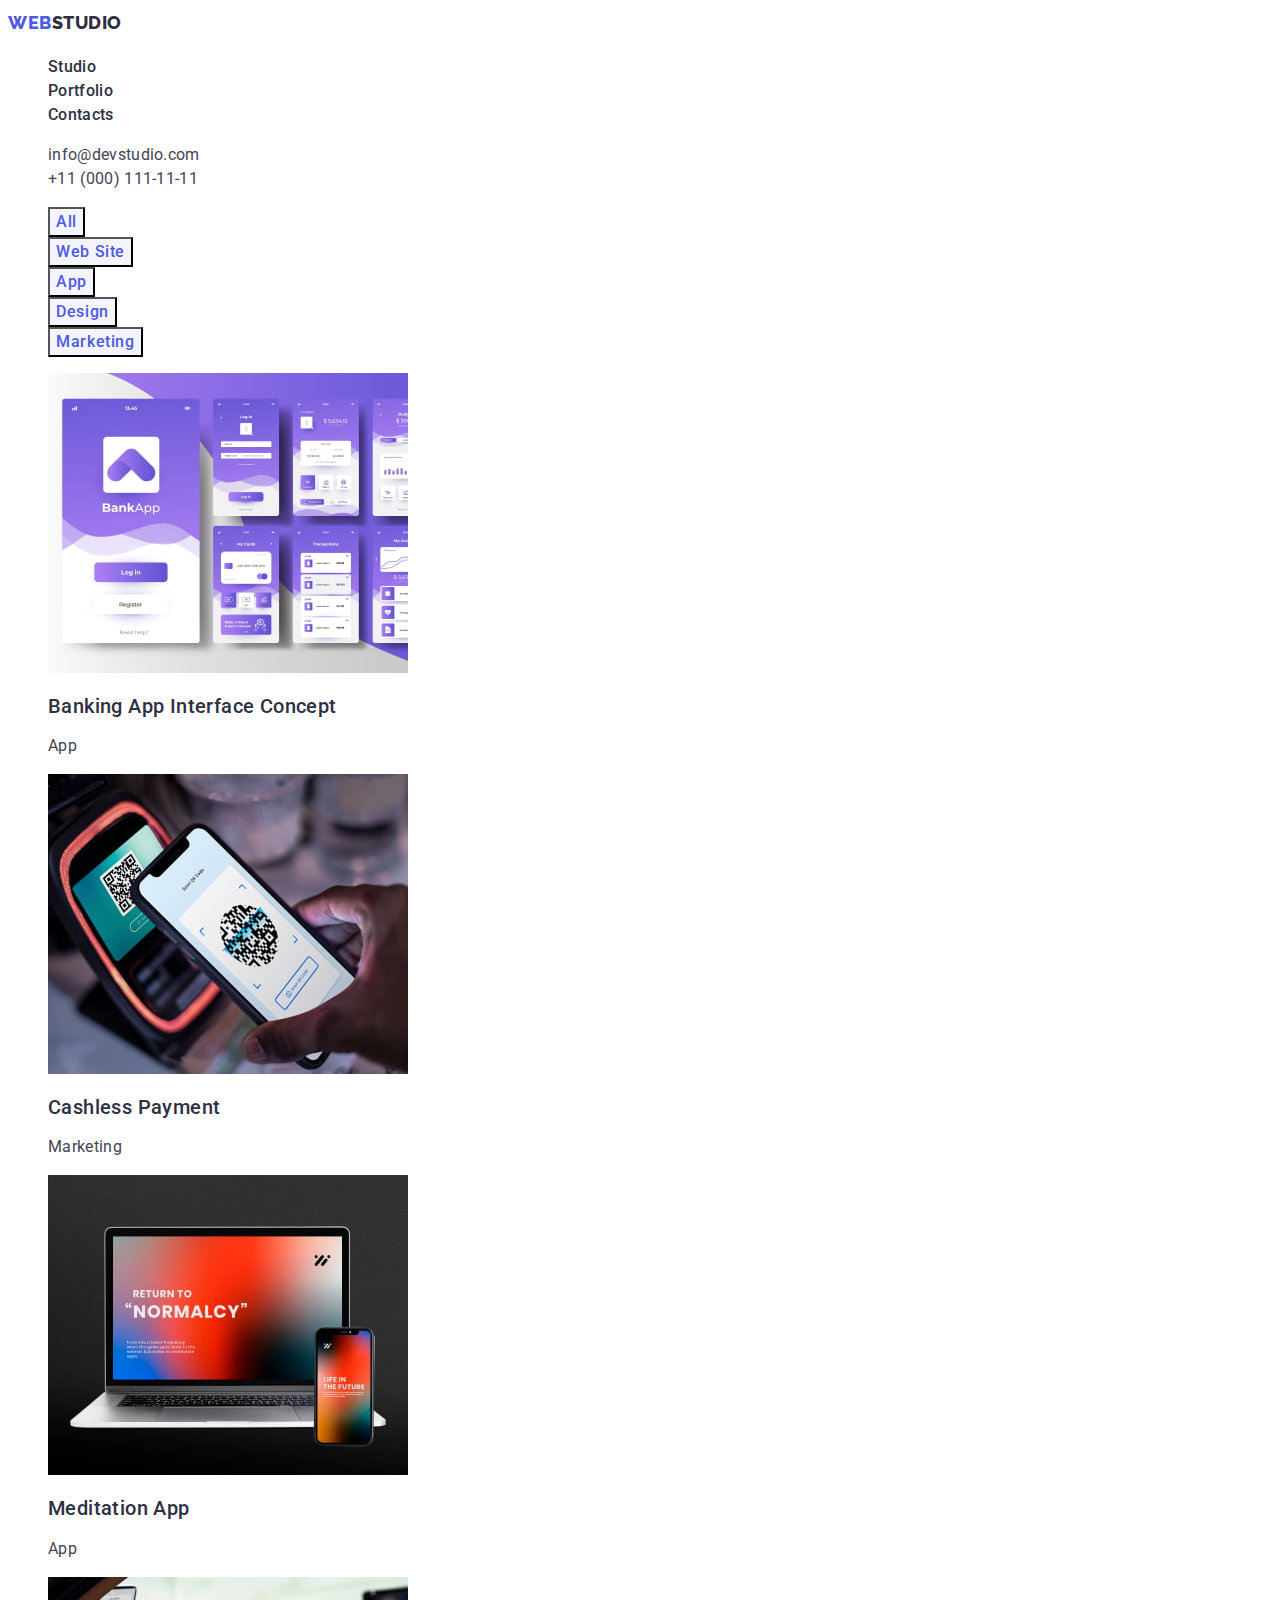
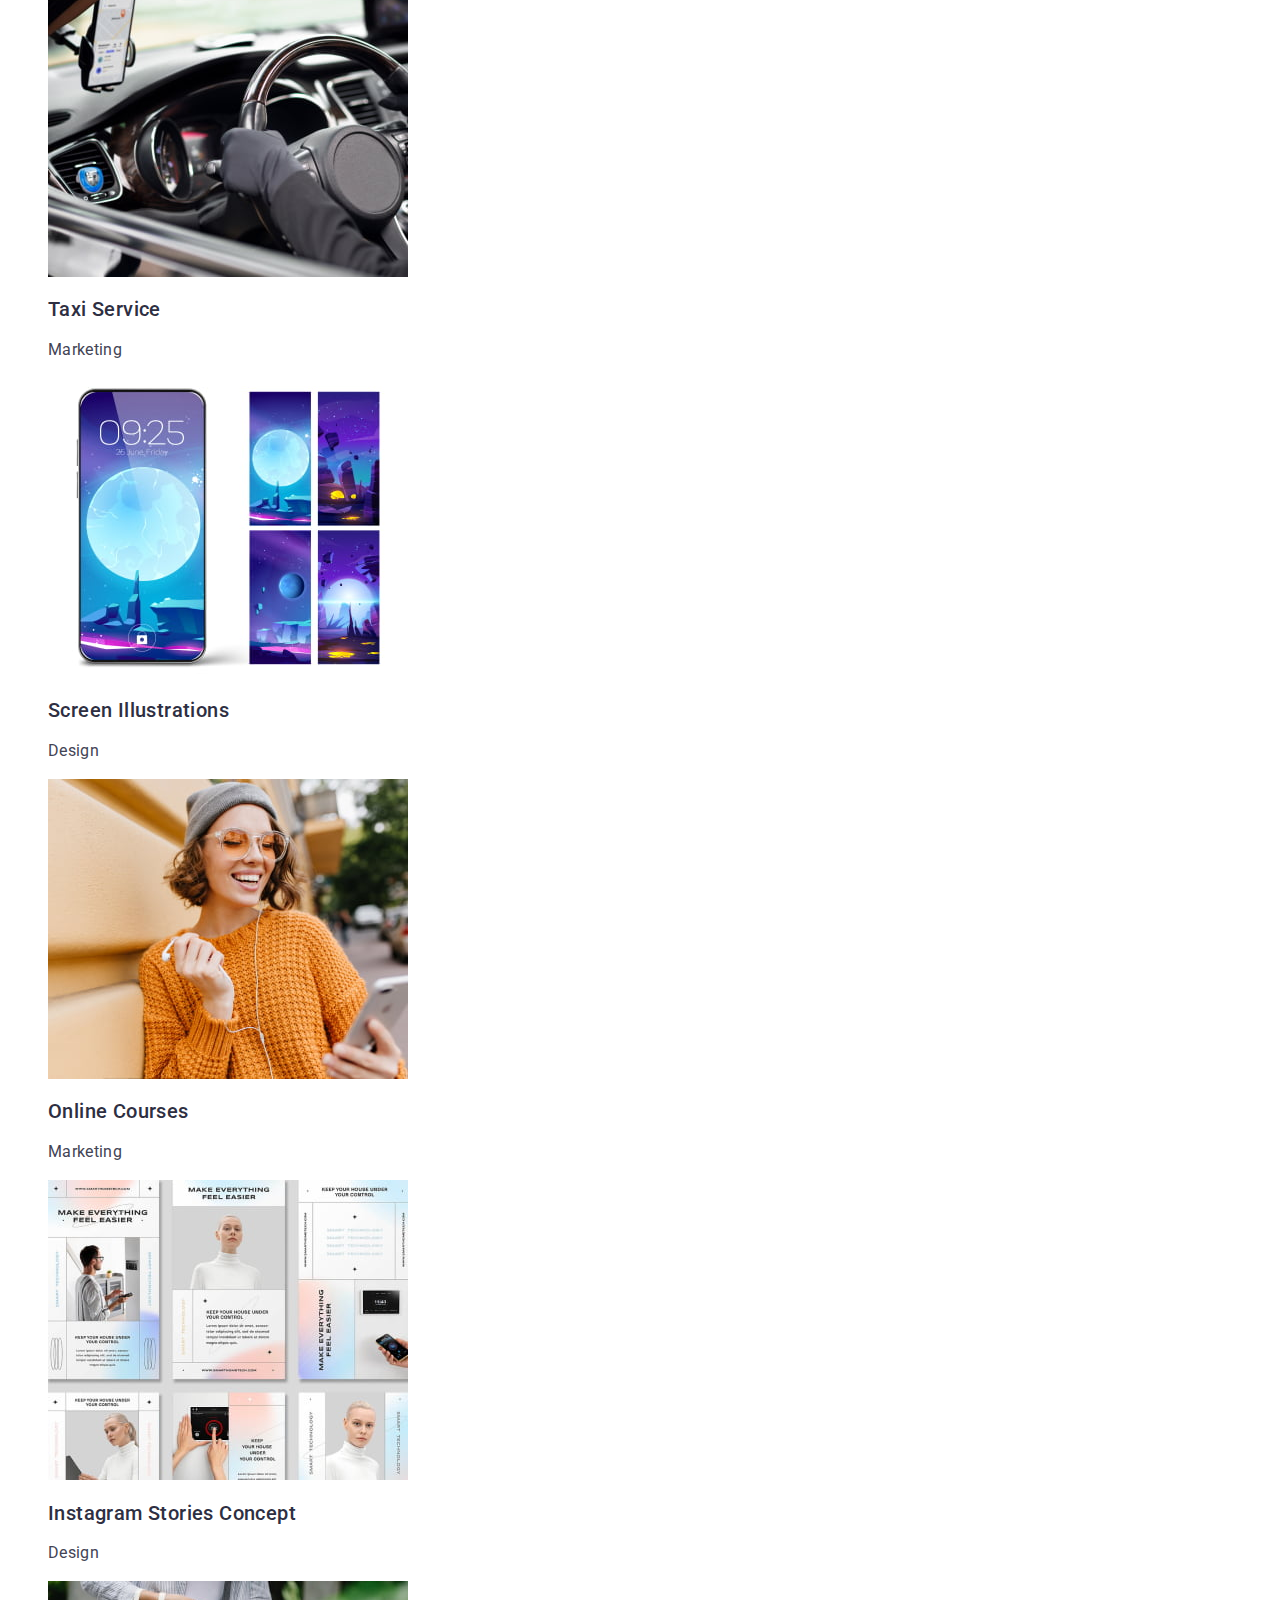
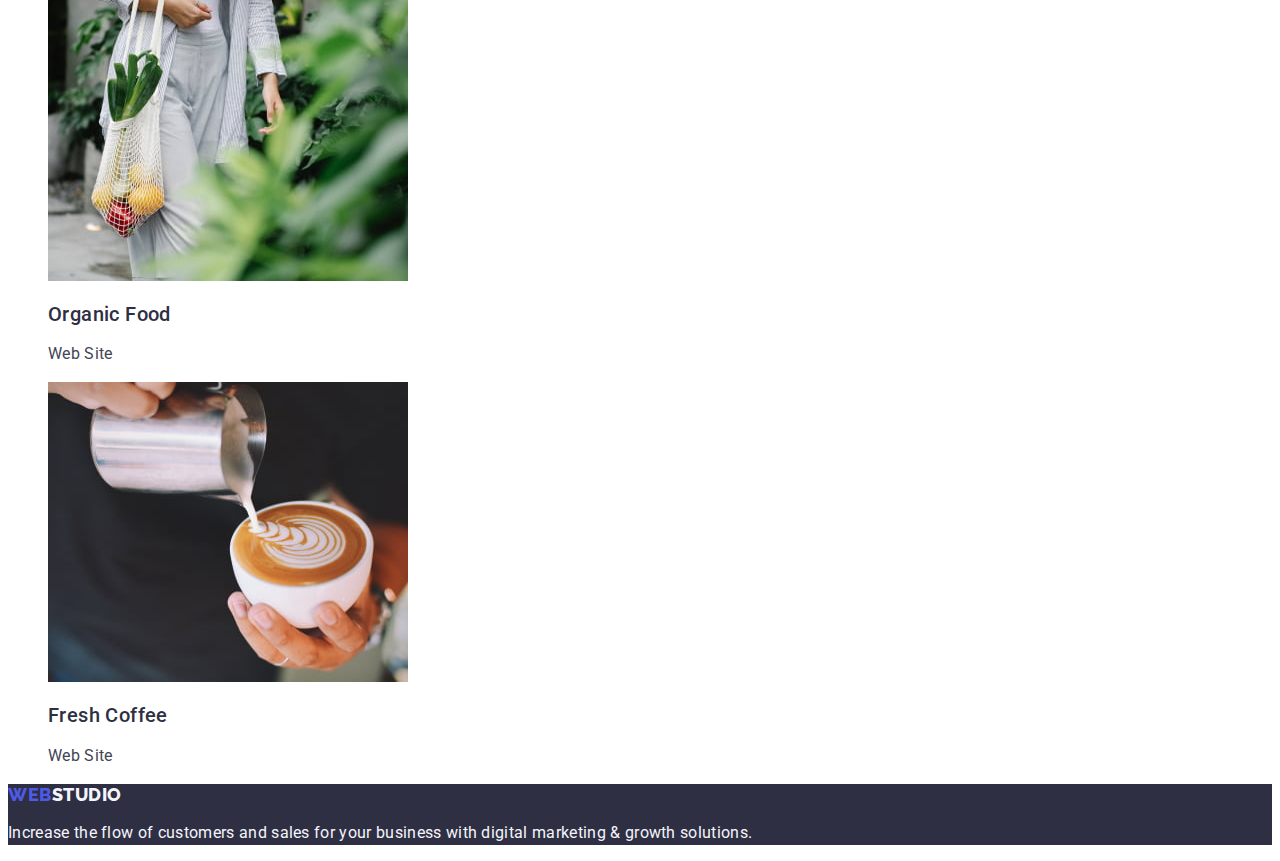
==== portfolio.html @ 363c591f "Initial commit" ====
<!DOCTYPE html>
<html lang="en">
  <head>
    <meta charset="UTF-8" />
    <meta http-equiv="X-UA-Compatible" content="IE=edge" />
    <meta name="viewport" content="width=device-width, initial-scale=1.0" />
    <title>Document</title>
    <link rel="preconnect" href="https://fonts.googleapis.com" />
    <link rel="preconnect" href="https://fonts.gstatic.com" crossorigin />
    <link rel="preconnect" href="https://fonts.googleapis.com" />
    <link rel="preconnect" href="https://fonts.gstatic.com" crossorigin />
    <link
      href="https://fonts.googleapis.com/css2?family=Raleway:ital,wght@0,800;1,700&family=Roboto:wght@400;500;700;900&display=swap"
      rel="stylesheet"
    />
    <link rel="stylesheet" href="./css/styles.css" />
  </head>
  <body>
    <!-- Header -->
    <header class="page-header">
      <nav class="page-nav">
        <a class="menu-logo link" href="./index.html">
          Web<span class="logo">Studio</span>
        </a>
        <ul class="menu list">
          <li class="menu-item">
            <a class="menu-link link" href="./index.html">Studio</a>
          </li>
          <li class="menu-item">
            <a class="menu-link link" href="./portfolio.html">Portfolio</a>
          </li>
          <li class="menu-item">
            <a class="menu-link link" href="">Contacts</a>
          </li>
        </ul>
      </nav>

      <address class="page-address contact">
        <ul class="address list">
          <li class="address-item">
            <a class="contact link" href="mailto:info@devstudio.com">
              info@devstudio.com
            </a>
          </li>
          <li class="address-item">
            <a class="contact link" href="tel:+110001111111">
              +11 (000) 111-11-11
            </a>
          </li>
        </ul>
      </address>
    </header>
    <main class="page-main">
      <!-- Products section -->

      <section class="section link">
        <h1 hidden class="section-title">Products</h1>
        <ul class="filters list link">
          <li class="filters-item link">
            <button class="filters-button" type="button">All</button>
          </li>
          <li class="filters-item link">
            <button class="filters-button" type="button">Web Site</button>
          </li>
          <li class="filters-item link">
            <button class="filters-button" type="button">App</button>
          </li>
          <li class="filters-item link">
            <button class="filters-button" type="button">Design</button>
          </li>
          <li class="filters-item link">
            <button class="filters-button" type="button">Marketing</button>
          </li>
        </ul>
        <ul class="products list link">
          <li class="produkts-images">
            <a href="" class="link">
              <img
                src="./images/hw-02/apps/banking-app.jpg"
                alt="banking interface"
                width="360"
                height="300"
              />
              <h2 class="title-name">Banking App Interface Concept</h2>
              <p class="market-text">App</p>
            </a>
          </li>
          <li class="produkts-images link">
            <a href="" class="link">
              <img
                src="./images/hw-02/apps/payment.jpg"
                alt="payment"
                width="360"
                height="300"
              />
              <h2 class="title-name">Cashless Payment</h2>
              <p class="market-text">Marketing</p></a
            >
          </li>
          <li class="produkts-images link">
            <a href="" class="link">
              <img
                src="./images/hw-02/apps/meditation.jpg"
                alt="meditation"
                width="360"
                height="300"
              />
              <h2 class="title-name">Meditation App</h2>
              <p class="market-text">App</p>
            </a>
          </li>
          <li class="produkts-images link">
            <a href="" class="link">
              <img
                src="./images/hw-02/services/taxi.jpg"
                alt="taxi"
                width="360"
                height="300"
              />
              <h2 class="title-name">Taxi Service</h2>
              <p class="market-text">Marketing</p>
            </a>
          </li>
          <li class="produkts-images link">
            <a href="" class="link">
              <img
                src="./images/hw-02/services/screen.jpg"
                alt="screen"
                width="360"
                height="300"
              />
              <h2 class="title-name">Screen Illustrations</h2>
              <p class="market-text">Design</p>
            </a>
          </li>
          <li class="produkts-images link">
            <a href="" class="link">
              <img
                src="./images/hw-02/services/courses.jpg"
                alt="online courses"
                width="360"
                height="300"
              />
              <h2 class="title-name">Online Courses</h2>
              <p class="market-text">Marketing</p>
            </a>
          </li>
          <li class="produkts-images link">
            <a href="" class="link">
              <img
                src="./images/hw-02/websites/stories.jpg"
                alt="stories"
                width="360"
                height="300"
              />
              <h2 class="title-name">Instagram Stories Concept</h2>
              <p class="market-text">Design</p>
            </a>
          </li>
          <li class="produkts-images link">
            <a href="" class="link">
              <img
                src="./images/hw-02/websites/food.jpg"
                alt="food"
                width="360"
                height="300"
              />
              <h2 class="title-name">Organic Food</h2>
              <p class="market-text">Web Site</p>
            </a>
          </li>
          <li class="products-images link">
            <a href="" class="link">
              <img
                src="./images/hw-02/websites/cofee.jpg"
                alt="cofee"
                width="360"
                height="300"
              />
              <h2 class="title-name">Fresh Coffee</h2>
              <p class="market-text">Web Site</p>
            </a>
          </li>
        </ul>
      </section>
    </main>
    <!-- Footer -->
    <footer class="page-footer">
      <a class="footer-menu-logo link" href="./index.html"
        >Web
        <span class="footer-logo">Studio</span>
      </a>
      <p class="footer-text">
        Increase the flow of customers and sales for your business with digital
        marketing & growth solutions.
      </p>
    </footer>
  </body>
</html>
---- css/styles.css ----
:root {
  --prima-text-color: rgba(67, 68, 85, 1);
  --title-text-color: rgba(46, 47, 66, 1);
  --accent-color: rgba(77, 90, 229, 1);
  --prima-white-color: #ffffff;
  --secondary-color: rgba(244, 244, 253, 1);
}
body {
  font-family: "Roboto", sans-serif;

  color: #434455;
  background-color: #ffffff;
}
.list {
  list-style: none;
}
.link {
  text-decoration: none;

  /* Main*/

  /* ===============Header================= */
}
.logo {
  font-family: "Raleway", sans-serif;
  font-weight: 800;
  font-size: 18px;
  line-height: 1.72;
  letter-spacing: 0.03em;
  text-transform: uppercase;
  color: #2e2f42;
}

.menu-logo {
  font-family: "Raleway", sans-serif;
  font-weight: 800;
  font-size: 18px;
  line-height: 1.17;
  letter-spacing: 0.03em;
  text-transform: uppercase;
  color: #4d5ae5;
}

.menu-link {
  font-weight: 500;
  font-size: 16px;
  line-height: 1.5;
  letter-spacing: 0.02em;
  color: #2e2f42;
}

.link:hover,
.link:focus {
  color: #404bbf;
}

/*-- Address --*/

.contact {
  font-weight: 400;
  font-size: 16px;
  font-style: normal;
  line-height: 1.5;
  letter-spacing: 0.02em;
  color: #434455;
}

.contact:hover,
.contact:focus {
  color: #404bbf;
}
/* ===============Header================== */

/* ===============Hero section============ */

.hero {
  background-color: #2e2f42;
}
.hero-title {
  font-weight: 700;
  font-size: 56px;
  line-height: 1.07;
  text-align: center;
  color: #ffffff;
  letter-spacing: 0.02em;
  background: #2e2f42;
}

.modal-btn {
  font-family: "Roboto", sans-serif;
  font-weight: 500;
  font-size: 16px;
  line-height: 1.5;
  display: flex;
  align-items: center;
  letter-spacing: 0.04em;
  cursor: pointer;
  background: #4d5ae5;
  color: #ffffff;
}

.modal-btn:hover,
.modal-btn:focus,
.modal-btn:active {
  background: #404bbf;
  color: #ffffff;
}
/* ===================Hero section============ */

/* ===========Objectives section============= */
.section {
  background-color: #ffffff;
}

.section-title {
  font-weight: 700;
  font-size: 36px;
  line-height: 1.11;
  text-align: center;
  letter-spacing: 0.02em;
  text-transform: capitalize;
  color: #2e2f42;
  background-color: #ffffff;
}
.title-name {
  font-weight: 500;
  font-size: 20px;
  line-height: 1.2;
  letter-spacing: 0.02em;
  color: #2e2f42;
}
.features-text {
  font-weight: 400;
  font-size: 16px;
  line-height: 1.5;
  letter-spacing: 0.02em;
  color: #434455;
}
.team-section {
  background-color: #f4f4fd;
}
.team-work {
  background-color: #ffffff;
}
/*-- Footer --*/
.page-footer {
  background-color: #2e2f42;
}
.footer-menu-logo {
  font-family: "Raleway", sans-serif;
  font-style: normal;
  font-weight: 800;
  font-size: 18px;
  line-height: 1.17;
  display: flex;
  align-items: center;
  letter-spacing: 0.03em;
  text-transform: uppercase;
  color: #4d5ae5;
}

.footer-logo {
  font-family: "Raleway";
  font-style: normal;
  font-weight: 800;
  font-size: 18px;
  line-height: 1.17;
  display: flex;
  align-items: center;
  letter-spacing: 0.03em;
  text-transform: uppercase;
  color: #f4f4fd;
}
.footer-text {
  font-weight: 400;
  font-size: 16px;
  line-height: 1.5;
  letter-spacing: 0.02em;
  color: #f4f4fd;
}

/*-- Portfolio --*/

.page-main {
  background-color: #ffffff;
}
* .filters-button {
  font-family: "Roboto", sans-serif;
  font-weight: 500;
  font-size: 16px;
  line-height: 1.5;
  display: flex;
  align-items: center;
  text-align: center;
  letter-spacing: 0.04em;
  cursor: pointer;
  background: #f4f4fd;
  color: #4d5ae5;
}
.filters-button:hover,
.filters-button:focus,
.filters-button:active {
  background: #404bbf;
  color: #ffffff;
}

.market-text {
  font-weight: 400;
  font-size: 16px;
  line-height: 1.5;
  letter-spacing: 0.02em;
  color: #434455;
}
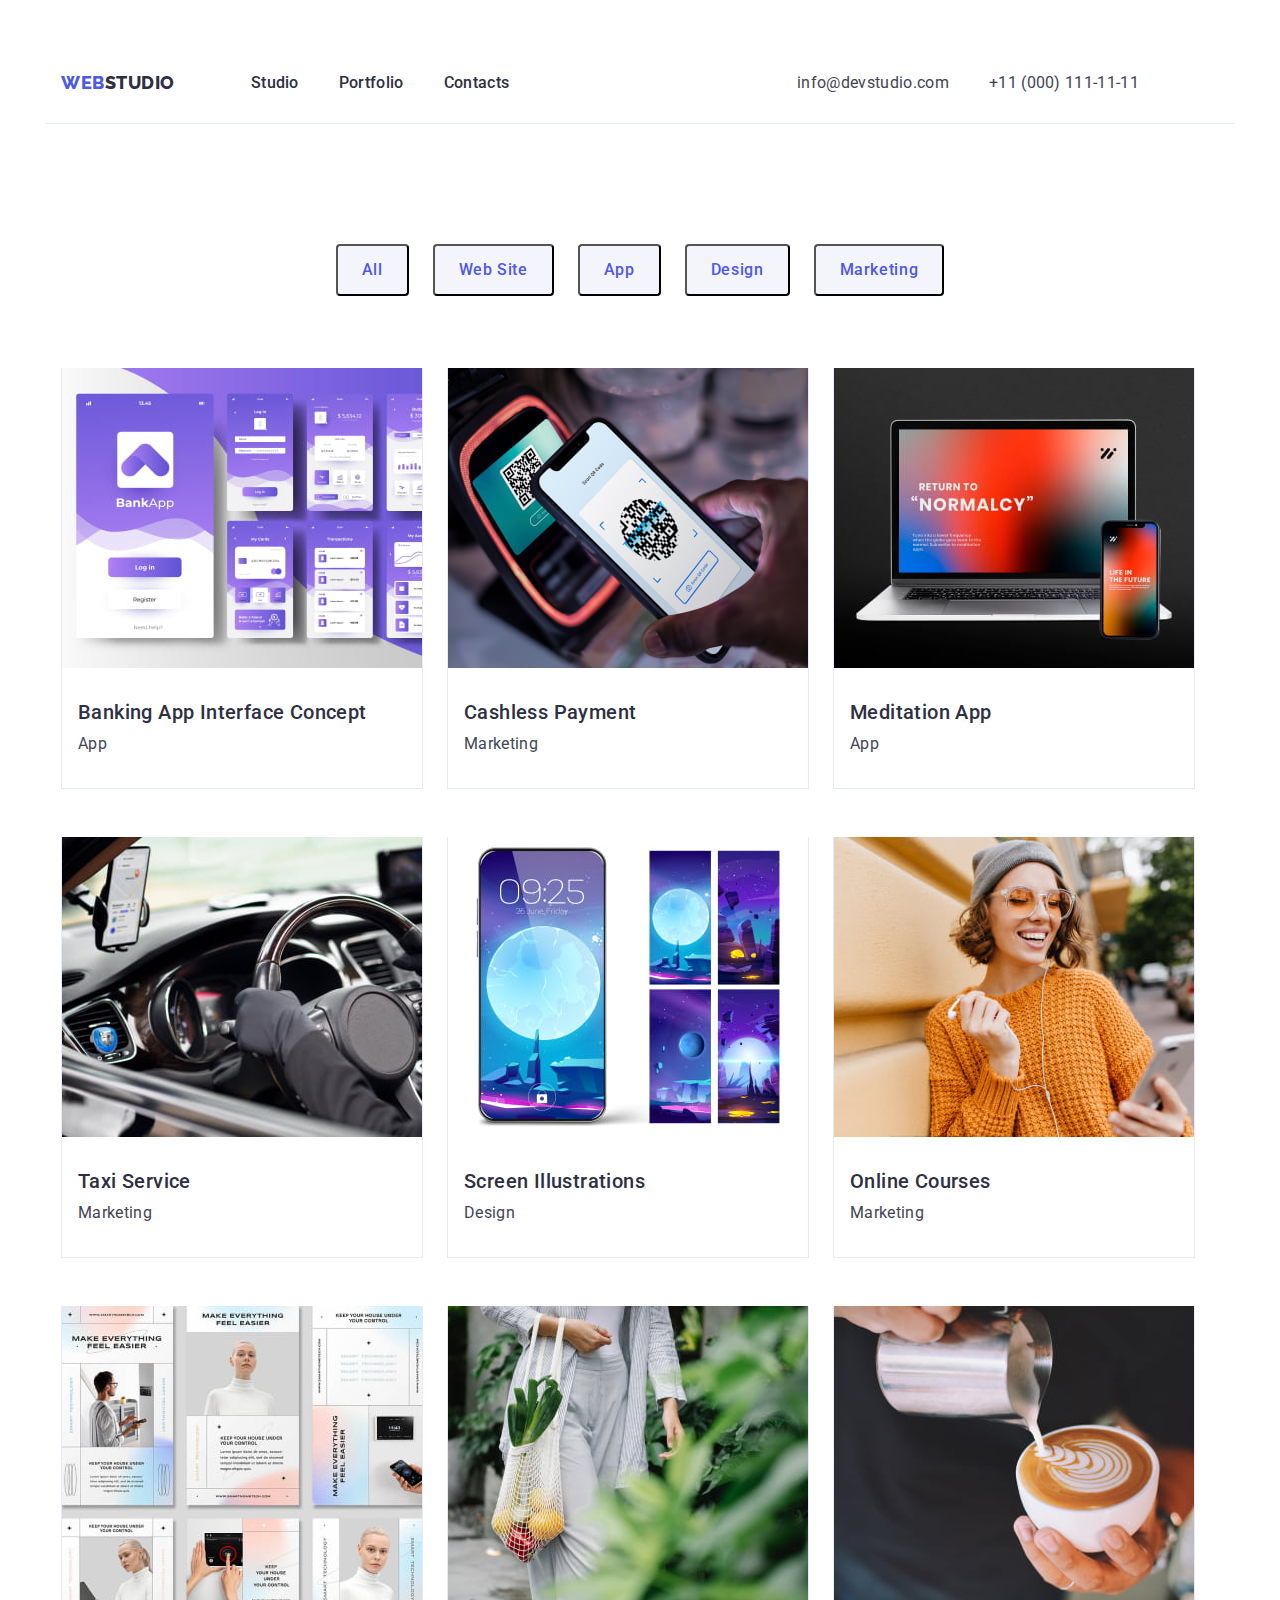
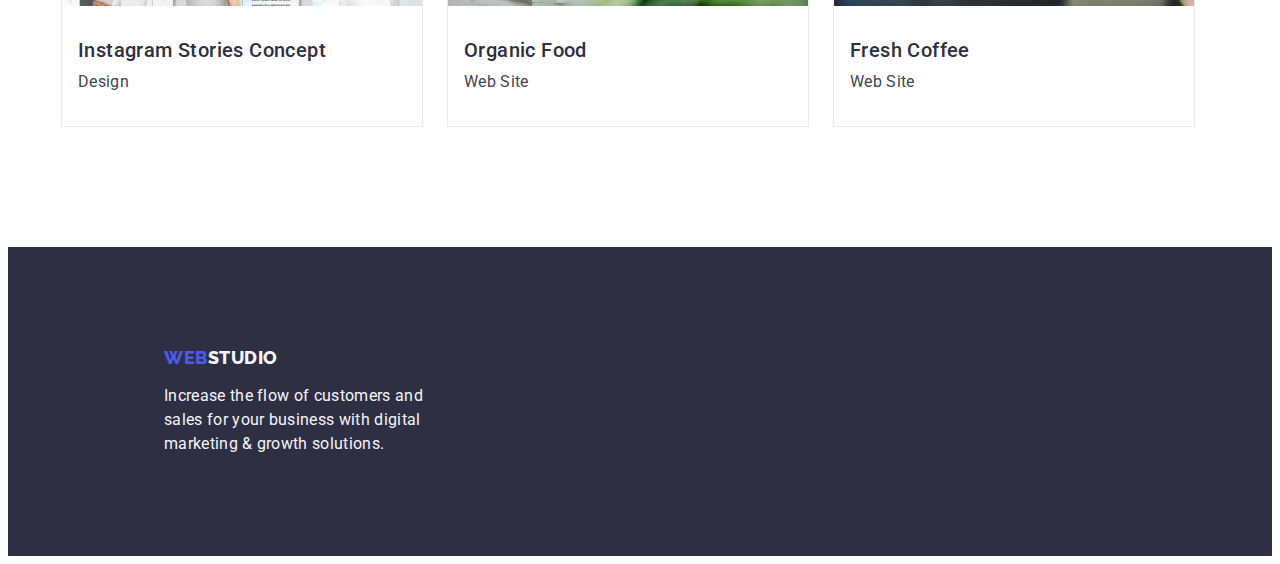
==== commit c4b802a4: "hw-03" ====
--- a/portfolio.html
+++ b/portfolio.html
@@ -1,23 +1,25 @@
 <!DOCTYPE html>
 <html lang="en">
-  <head>
-    <meta charset="UTF-8" />
-    <meta http-equiv="X-UA-Compatible" content="IE=edge" />
-    <meta name="viewport" content="width=device-width, initial-scale=1.0" />
-    <title>Document</title>
-    <link rel="preconnect" href="https://fonts.googleapis.com" />
-    <link rel="preconnect" href="https://fonts.gstatic.com" crossorigin />
-    <link rel="preconnect" href="https://fonts.googleapis.com" />
-    <link rel="preconnect" href="https://fonts.gstatic.com" crossorigin />
-    <link
-      href="https://fonts.googleapis.com/css2?family=Raleway:ital,wght@0,800;1,700&family=Roboto:wght@400;500;700;900&display=swap"
-      rel="stylesheet"
-    />
-    <link rel="stylesheet" href="./css/styles.css" />
-  </head>
-  <body>
-    <!-- Header -->
-    <header class="page-header">
+
+<head>
+  <meta charset="UTF-8" />
+  <meta http-equiv="X-UA-Compatible" content="IE=edge" />
+  <meta name="viewport" content="width=device-width, initial-scale=1.0" />
+  <title>Document</title>
+  <link rel="preconnect" href="https://fonts.googleapis.com" />
+  <link rel="preconnect" href="https://fonts.gstatic.com" crossorigin />
+  <link rel="preconnect" href="https://fonts.googleapis.com" />
+  <link rel="preconnect" href="https://fonts.gstatic.com" crossorigin />
+  <link
+    href="https://fonts.googleapis.com/css2?family=Raleway:ital,wght@0,800;1,700&family=Roboto:wght@400;500;700;900&display=swap"
+    rel="stylesheet" />
+  <link rel="stylesheet" href="./css/styles.css" />
+</head>
+
+<body>
+  <!-- Header -->
+  <header class="page-header">
+    <div class="container page-header-container">
       <nav class="page-nav">
         <a class="menu-logo link" href="./index.html">
           Web<span class="logo">Studio</span>
@@ -49,12 +51,15 @@
           </li>
         </ul>
       </address>
-    </header>
-    <main class="page-main">
-      <!-- Products section -->
+    </div>
 
-      <section class="section link">
-        <h1 hidden class="section-title">Products</h1>
+  </header>
+  <main class="page-main">
+    <!-- Products section -->
+
+    <section class="section link">
+      <div class="container">
+        <h1 class="section-title visually-hidden">Products</h1>
         <ul class="filters list link">
           <li class="filters-item link">
             <button class="filters-button" type="button">All</button>
@@ -73,127 +78,105 @@
           </li>
         </ul>
         <ul class="products list link">
-          <li class="produkts-images">
+          <li class="products-images">
             <a href="" class="link">
-              <img
-                src="./images/hw-02/apps/banking-app.jpg"
-                alt="banking interface"
-                width="360"
-                height="300"
-              />
-              <h2 class="title-name">Banking App Interface Concept</h2>
-              <p class="market-text">App</p>
-            </a>
-          </li>
-          <li class="produkts-images link">
-            <a href="" class="link">
-              <img
-                src="./images/hw-02/apps/payment.jpg"
-                alt="payment"
-                width="360"
-                height="300"
-              />
-              <h2 class="title-name">Cashless Payment</h2>
-              <p class="market-text">Marketing</p></a
-            >
-          </li>
-          <li class="produkts-images link">
-            <a href="" class="link">
-              <img
-                src="./images/hw-02/apps/meditation.jpg"
-                alt="meditation"
-                width="360"
-                height="300"
-              />
-              <h2 class="title-name">Meditation App</h2>
-              <p class="market-text">App</p>
-            </a>
-          </li>
-          <li class="produkts-images link">
-            <a href="" class="link">
-              <img
-                src="./images/hw-02/services/taxi.jpg"
-                alt="taxi"
-                width="360"
-                height="300"
-              />
-              <h2 class="title-name">Taxi Service</h2>
-              <p class="market-text">Marketing</p>
-            </a>
-          </li>
-          <li class="produkts-images link">
-            <a href="" class="link">
-              <img
-                src="./images/hw-02/services/screen.jpg"
-                alt="screen"
-                width="360"
-                height="300"
-              />
-              <h2 class="title-name">Screen Illustrations</h2>
-              <p class="market-text">Design</p>
-            </a>
-          </li>
-          <li class="produkts-images link">
-            <a href="" class="link">
-              <img
-                src="./images/hw-02/services/courses.jpg"
-                alt="online courses"
-                width="360"
-                height="300"
-              />
-              <h2 class="title-name">Online Courses</h2>
-              <p class="market-text">Marketing</p>
-            </a>
-          </li>
-          <li class="produkts-images link">
-            <a href="" class="link">
-              <img
-                src="./images/hw-02/websites/stories.jpg"
-                alt="stories"
-                width="360"
-                height="300"
-              />
-              <h2 class="title-name">Instagram Stories Concept</h2>
-              <p class="market-text">Design</p>
-            </a>
-          </li>
-          <li class="produkts-images link">
-            <a href="" class="link">
-              <img
-                src="./images/hw-02/websites/food.jpg"
-                alt="food"
-                width="360"
-                height="300"
-              />
-              <h2 class="title-name">Organic Food</h2>
-              <p class="market-text">Web Site</p>
+              <img src="./images/hw-02/apps/banking-app.jpg" alt="banking interface" width="360" height="300" />
+              <div class="content-card-wrapper">
+                <h2 class="title-name">Banking App Interface Concept</h2>
+                <p class="features-text">App</p>
+              </div>
             </a>
           </li>
           <li class="products-images link">
             <a href="" class="link">
-              <img
-                src="./images/hw-02/websites/cofee.jpg"
-                alt="cofee"
-                width="360"
-                height="300"
-              />
-              <h2 class="title-name">Fresh Coffee</h2>
-              <p class="market-text">Web Site</p>
+              <img src="./images/hw-02/apps/payment.jpg" alt="payment" width="360" height="300" />
+              <div class="content-card-wrapper">
+                <h2 class="title-name">Cashless Payment</h2>
+                <p class="features-text">Marketing</p>
+              </div>
+            </a>
+          </li>
+          <li class="products-images link">
+            <a href="" class="link">
+              <img src="./images/hw-02/apps/meditation.jpg" alt="meditation" width="360" height="300" />
+              <div class="content-card-wrapper">
+                <h2 class="title-name">Meditation App</h2>
+                <p class="features-text">App</p>
+              </div>
+            </a>
+          </li>
+          <li class="products-images link">
+            <a href="" class="link">
+              <img src="./images/hw-02/services/taxi.jpg" alt="taxi" width="360" height="300" />
+              <div class="content-card-wrapper">
+                <h2 class="title-name">Taxi Service</h2>
+                <p class="features-text">Marketing</p>
+              </div>
+            </a>
+          </li>
+          <li class="products-images link">
+            <a href="" class="link">
+              <img src="./images/hw-02/services/screen.jpg" alt="screen" width="360" height="300" />
+              <div class="content-card-wrapper">
+                <h2 class="title-name">Screen Illustrations</h2>
+                <p class="features-text">Design</p>
+              </div>
+            </a>
+          </li>
+          <li class="products-images link">
+            <a href="" class="link">
+              <img src="./images/hw-02/services/courses.jpg" alt="online courses" width="360" height="300" />
+              <div class="content-card-wrapper">
+                <h2 class="title-name">Online Courses</h2>
+                <p class="features-text">Marketing</p>
+              </div>
+            </a>
+          </li>
+          <li class="products-images link">
+            <a href="" class="link">
+              <img src="./images/hw-02/websites/stories.jpg" alt="stories" width="360" height="300" />
+              <div class="content-card-wrapper">
+                <h2 class="title-name">Instagram Stories Concept</h2>
+                <p class="features-text">Design</p>
+              </div>
+            </a>
+          </li>
+          <li class="products-images link">
+            <a href="" class="link">
+              <img src="./images/hw-02/websites/food.jpg" alt="food" width="360" height="300" />
+              <div class="content-card-wrapper">
+                <h2 class="title-name">Organic Food</h2>
+                <p class="features-text">Web Site</p>
+              </div>
+            </a>
+          </li>
+          <li class="products-images link">
+            <a href="" class="link">
+              <img src="./images/hw-02/websites/cofee.jpg" alt="cofee" width="360" height="300" />
+              <div class="content-card-wrapper">
+                <h2 class="title-name">Fresh Coffee</h2>
+                <p class="features-text">Web Site</p>
+              </div>
             </a>
           </li>
         </ul>
-      </section>
-    </main>
-    <!-- Footer -->
-    <footer class="page-footer">
-      <a class="footer-menu-logo link" href="./index.html"
-        >Web
+      </div>
+
+    </section>
+  </main>
+  <!-- Footer -->
+  <footer class="page-footer">
+    <div class="container page-footer-container">
+      <a class="footer-menu-logo link" href="./index.html">Web
         <span class="footer-logo">Studio</span>
       </a>
       <p class="footer-text">
         Increase the flow of customers and sales for your business with digital
         marketing & growth solutions.
       </p>
-    </footer>
-  </body>
-</html>
+    </div>
+
+  </footer>
+</body>
+
+</html>--- a/css/styles.css
+++ b/css/styles.css
@@ -2,25 +2,94 @@
   --prima-text-color: rgba(67, 68, 85, 1);
   --title-text-color: rgba(46, 47, 66, 1);
   --accent-color: rgba(77, 90, 229, 1);
-  --prima-white-color: #ffffff;
-  --secondary-color: rgba(244, 244, 253, 1);
-}
+  --prima-white-color: rgb(255, 255, 255);
+  --secondary-color: rgb(244, 244, 253);
+  --title-bg-color: rgba(46, 47, 66, 1);
+  --btn-bg-color: rgb(64, 75, 191);
+}
+
 body {
   font-family: "Roboto", sans-serif;
 
-  color: #434455;
-  background-color: #ffffff;
-}
+  color: var(--prima-text-color);
+  background-color: var(--prima-white-color);
+}
+
+h1,
+h2,
+h3,
+p {
+  margin-top: 0;
+  margin-bottom: 0;
+}
+
+ul,
+ol {
+  margin-top: 0;
+  margin-bottom: 0;
+  padding-left: 0;
+}
+
+img {
+  display: block;
+}
+
 .list {
   list-style: none;
 }
+
 .link {
   text-decoration: none;
-
-  /* Main*/
-
-  /* ===============Header================= */
-}
+}
+
+.container {
+  width: 1158px;
+  margin-left: auto;
+  margin-right: auto;
+  padding-left: 15px;
+  padding-right: 15px;
+
+}
+
+.section-title {
+  font-weight: 700;
+  font-size: 36px;
+  line-height: 1.11;
+  text-align: center;
+  letter-spacing: 0.02em;
+  text-transform: capitalize;
+  margin-bottom: 72px;
+  color: var(--title-text-color);
+
+}
+
+.title-name {
+  font-weight: 500;
+  font-size: 20px;
+  line-height: 1.2;
+  letter-spacing: 0.02em;
+  color: var(--title-text-color);
+}
+
+/* Main*/
+
+/* ===============Header================= */
+.page-header {
+  padding-top: 36px;
+  padding-bottom: 36;
+}
+
+.page-header-container {
+  display: flex;
+  align-items: center;
+  border-bottom: 1px solid #E7E9FC;
+}
+
+.page-nav {
+  display: flex;
+  align-items: center;
+}
+
 .logo {
   font-family: "Raleway", sans-serif;
   font-weight: 800;
@@ -28,7 +97,8 @@
   line-height: 1.72;
   letter-spacing: 0.03em;
   text-transform: uppercase;
-  color: #2e2f42;
+  color: var(--title-text-color);
+  margin-right: 76px;
 }
 
 .menu-logo {
@@ -38,7 +108,20 @@
   line-height: 1.17;
   letter-spacing: 0.03em;
   text-transform: uppercase;
-  color: #4d5ae5;
+  color: var(--accent-color);
+  padding-top: 24px;
+  padding-bottom: 24px;
+}
+
+.menu {
+  display: flex;
+  align-items: center;
+  padding-top: 24px;
+  padding-bottom: 24px;
+}
+
+.menu-item:not(:last-child) {
+  margin-right: 40px;
 }
 
 .menu-link {
@@ -46,15 +129,19 @@
   font-size: 16px;
   line-height: 1.5;
   letter-spacing: 0.02em;
-  color: #2e2f42;
+  color: var(--title-text-color);
 }
 
 .link:hover,
 .link:focus {
-  color: #404bbf;
+  color: var(--accent-color);
 }
 
 /*-- Address --*/
+.address {
+  display: flex;
+  align-items: center;
+}
 
 .contact {
   font-weight: 400;
@@ -62,28 +149,38 @@
   font-style: normal;
   line-height: 1.5;
   letter-spacing: 0.02em;
-  color: #434455;
+  color: var(--prima-text-color);
+  margin-left: auto;
+  margin-right: 40px;
+  padding-top: 24px;
+  padding-bottom: 24px;
 }
 
 .contact:hover,
 .contact:focus {
-  color: #404bbf;
-}
-/* ===============Header================== */
+  color: var(--accent-color);
+}
 
 /* ===============Hero section============ */
 
 .hero {
-  background-color: #2e2f42;
-}
+  display: flex;
+  height: 590.57px;
+  background-color: var(--title-bg-color);
+}
+
 .hero-title {
+  max-width: 496px;
   font-weight: 700;
   font-size: 56px;
   line-height: 1.07;
   text-align: center;
-  color: #ffffff;
-  letter-spacing: 0.02em;
-  background: #2e2f42;
+  color: var(--prima-white-color);
+  letter-spacing: 0.02em;
+  padding-top: 164px;
+  margin-left: auto;
+  margin-right: auto;
+  background: var(--title-text-color);
 }
 
 .modal-btn {
@@ -94,58 +191,119 @@
   display: flex;
   align-items: center;
   letter-spacing: 0.04em;
+  border-radius: 4px;
+  padding-top: 16px;
+  padding-right: 32px;
+  padding-bottom: 16px;
+  padding-left: 32px;
   cursor: pointer;
-  background: #4d5ae5;
-  color: #ffffff;
+  margin-top: 70px;
+  margin-left: auto;
+  margin-right: auto;
+  background: var(--accent-color);
+  color: var(--prima-white-color);
 }
 
 .modal-btn:hover,
 .modal-btn:focus,
 .modal-btn:active {
-  background: #404bbf;
-  color: #ffffff;
-}
-/* ===================Hero section============ */
+  background: var(--btn-bg-color);
+  color: var(--prima-white-color);
+}
 
 /* ===========Objectives section============= */
 .section {
-  background-color: #ffffff;
-}
-
-.section-title {
-  font-weight: 700;
-  font-size: 36px;
-  line-height: 1.11;
+  padding-top: 120px;
+  padding-bottom: 120px;
+  /*background-color: var(--prima-white-color);*/
+}
+
+.goal {
+  display: flex;
+}
+
+.goal-item:not(:last-child) {
+  margin-right: 24px;
+}
+
+.goal-text {
+  font-weight: 400;
+  font-size: 16px;
+  line-height: 1.5;
+  letter-spacing: 0.02em;
+  width: 264px;
+  margin-top: 8px;
+  color: var(--prima-text-color);
+}
+
+.visually-hidden {
+  position: absolute;
+  width: 1px;
+  height: 1px;
+  margin: -1px;
+  border: 0;
+  padding: 0;
+  white-space: nowrap;
+  clip-path: inset(100%);
+  clip: rect(0 0 0 0);
+  overflow: hidden;
+}
+
+/*=======Devices section=======*/
+.devices-section {
+  padding-top: 0px;
+}
+
+.devices {
+  display: flex;
+}
+
+.devices-images:not(:last-child) {
+  margin-right: 24px;
+}
+
+/*=======Team section=======*/
+
+.team {
+
+  display: flex;
+  flex-wrap: wrap;
+  justify-content: space-between;
+}
+
+.team-section {
+  padding-top: 0px;
+  background-color: var(--secondary-color);
+}
+
+.team-work {
   text-align: center;
-  letter-spacing: 0.02em;
-  text-transform: capitalize;
-  color: #2e2f42;
-  background-color: #ffffff;
-}
-.title-name {
-  font-weight: 500;
-  font-size: 20px;
-  line-height: 1.2;
-  letter-spacing: 0.02em;
-  color: #2e2f42;
-}
-.features-text {
+  border-radius: 0px 0px 4px 4px;
+  background-color: var(--prima-white-color);
+}
+
+.team-card-wrapper {
+  padding-top: 32px;
+  padding-left: 16px;
+  padding-bottom: 32px;
+  padding-right: 16px;
+  border-radius: 0px 0px 4px 4px;
+}
+
+.team-features-text {
   font-weight: 400;
   font-size: 16px;
   line-height: 1.5;
   letter-spacing: 0.02em;
-  color: #434455;
-}
-.team-section {
-  background-color: #f4f4fd;
-}
-.team-work {
-  background-color: #ffffff;
-}
+  margin-top: 8px;
+  color: var(--prima-text-color);
+}
+
 /*-- Footer --*/
 .page-footer {
-  background-color: #2e2f42;
-}
+  background-color: var(--title-bg-color);
+}
+
 .footer-menu-logo {
   font-family: "Raleway", sans-serif;
   font-style: normal;
@@ -156,7 +314,7 @@
   align-items: center;
   letter-spacing: 0.03em;
   text-transform: uppercase;
-  color: #4d5ae5;
+  color: var(--accent-color);
 }
 
 .footer-logo {
@@ -169,45 +327,89 @@
   align-items: center;
   letter-spacing: 0.03em;
   text-transform: uppercase;
-  color: #f4f4fd;
-}
+  color: var(--secondary-color);
+}
+
 .footer-text {
+  width: 264px;
   font-weight: 400;
   font-size: 16px;
   line-height: 1.5;
   letter-spacing: 0.02em;
-  color: #f4f4fd;
+  margin-top: 16px;
+  color: var(--secondary-color);
+}
+
+.page-footer-container {
+  align-items: center;
+  padding-top: 100px;
+  padding-bottom: 100px;
+  padding-left: 156px;
 }
 
 /*-- Portfolio --*/
 
 .page-main {
-  background-color: #ffffff;
-}
-* .filters-button {
+  background-color: var(--prima-white-color);
+}
+
+.filters {
+  display: inline-block;
+  display: flex;
+  gap: 24px;
+  justify-content: center;
+}
+
+.filters-button {
   font-family: "Roboto", sans-serif;
   font-weight: 500;
   font-size: 16px;
   line-height: 1.5;
   display: flex;
-  align-items: center;
+  border-radius: 4px;
   text-align: center;
   letter-spacing: 0.04em;
   cursor: pointer;
-  background: #f4f4fd;
-  color: #4d5ae5;
-}
+  padding-top: 12px;
+  padding-left: 24px;
+  padding-bottom: 12px;
+  padding-right: 24px;
+  background: var(--secondary-color);
+  color: var(--accent-color);
+}
+
 .filters-button:hover,
 .filters-button:focus,
 .filters-button:active {
-  background: #404bbf;
-  color: #ffffff;
-}
-
-.market-text {
+  background: var(--btn-bg-color);
+  color: var(--prima-white-color);
+}
+
+.products {
+  display: flex;
+  flex-wrap: wrap;
+  column-gap: 24px;
+  row-gap: 48px;
+  margin-top: 72px;
+}
+
+.products-images {
+  border: 1px solid #E7E9FC;
+  border-top: none
+}
+
+
+.features-text {
   font-weight: 400;
   font-size: 16px;
   line-height: 1.5;
   letter-spacing: 0.02em;
-  color: #434455;
-}
+  margin-top: 8px;
+  color: var(--prima-text-color);
+}
+
+.content-card-wrapper {
+  padding-top: 32px;
+  padding-bottom: 32px;
+  padding-left: 16px;
+}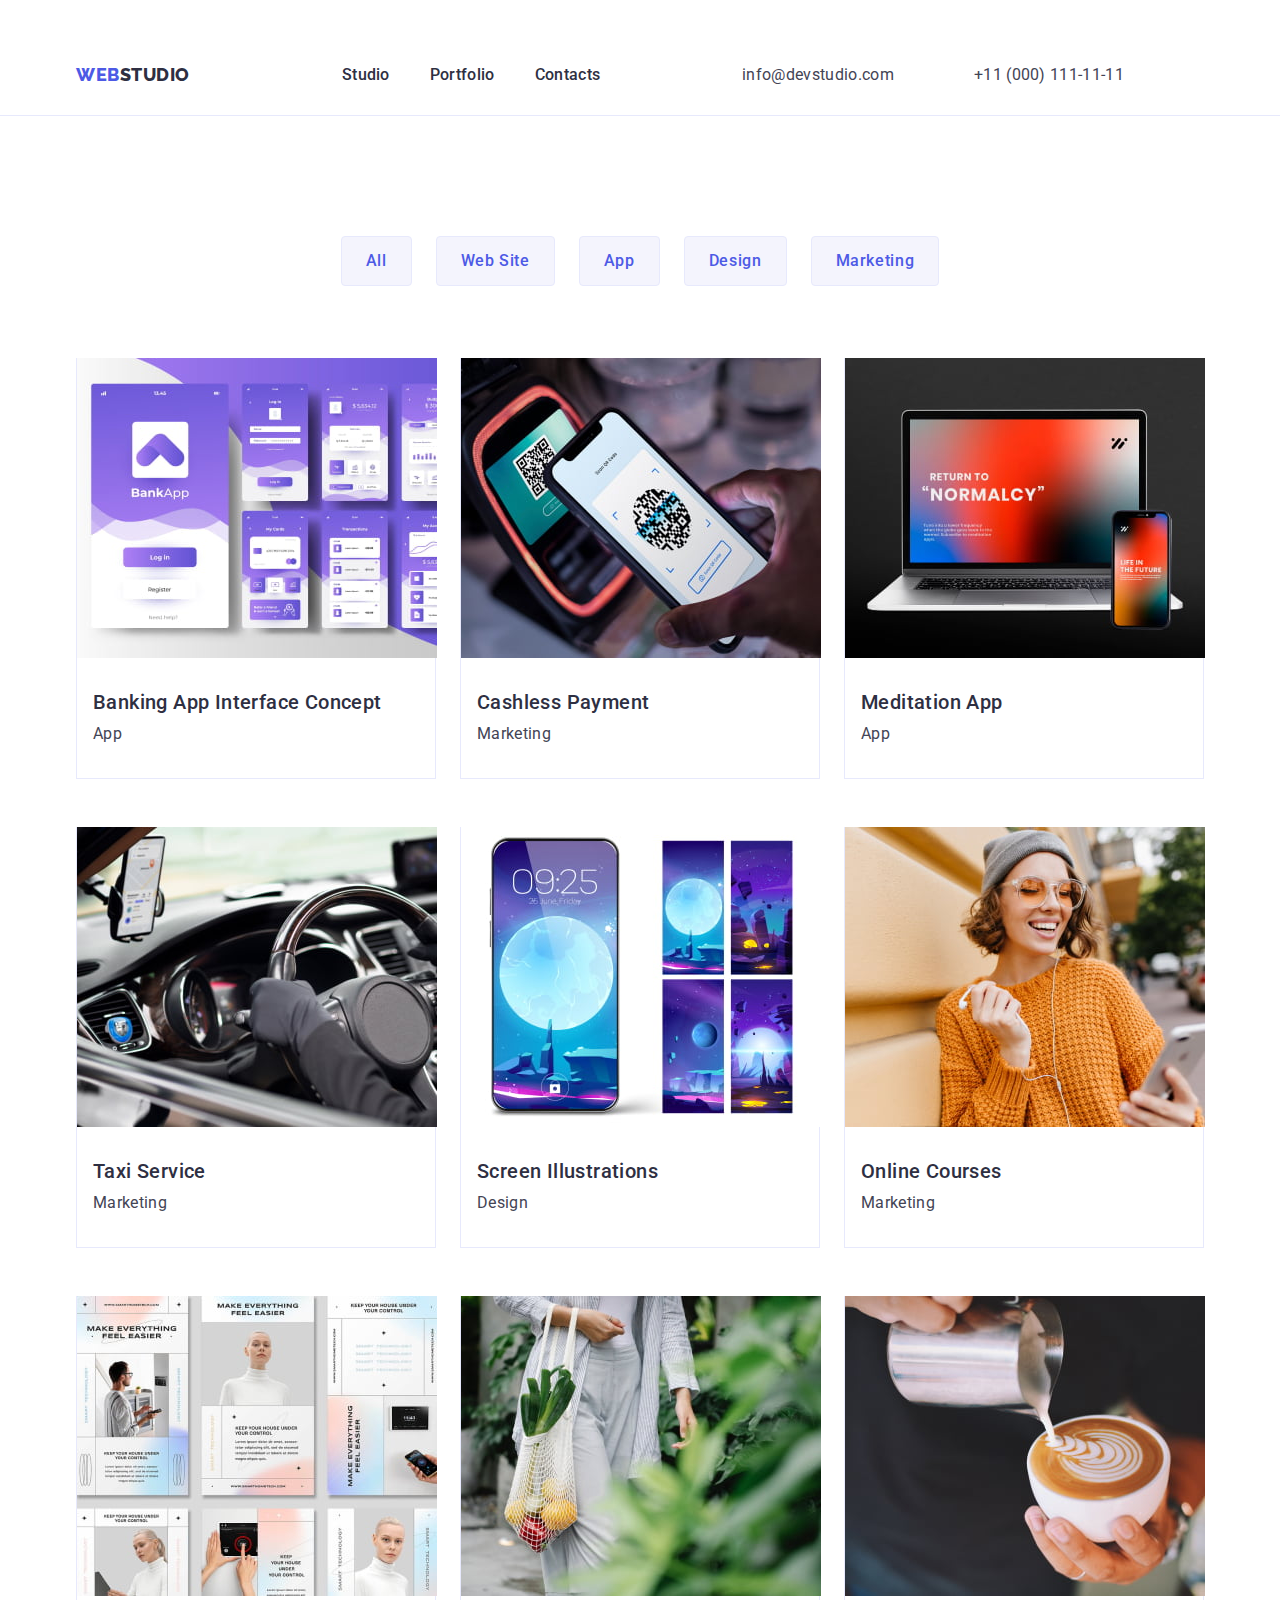
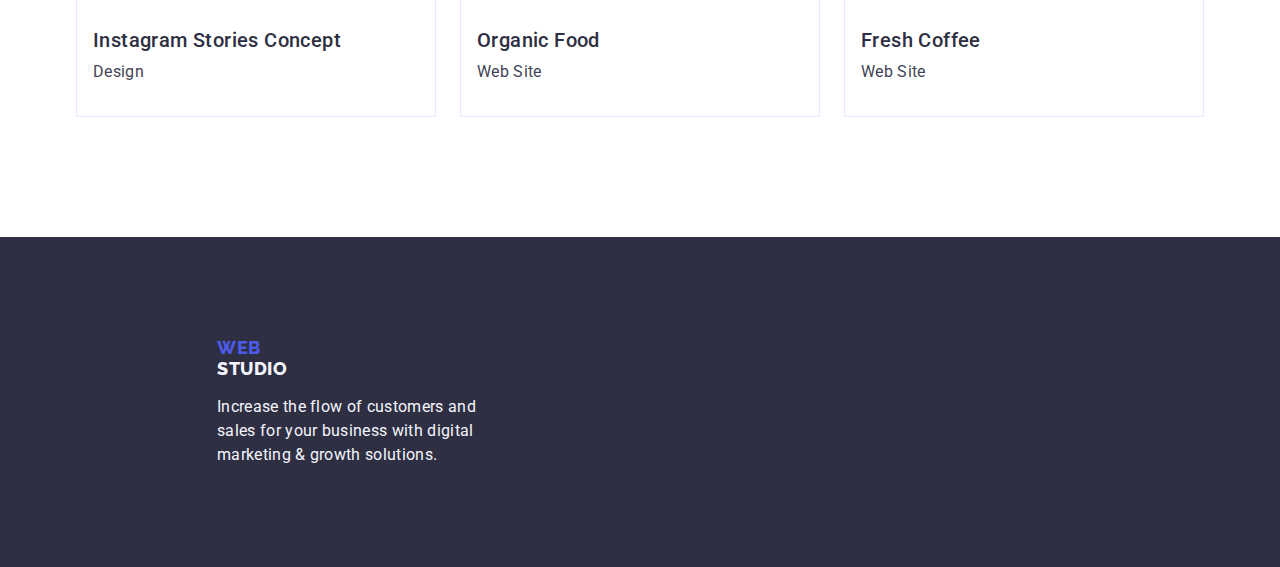
==== commit 09644a25: "styles" ====
--- a/portfolio.html
+++ b/portfolio.html
@@ -13,6 +13,7 @@
   <link
     href="https://fonts.googleapis.com/css2?family=Raleway:ital,wght@0,800;1,700&family=Roboto:wght@400;500;700;900&display=swap"
     rel="stylesheet" />
+  <link rel="stylesheet" href="https://cdn.jsdelivr.net/npm/modern-normalize@1.1.0/modern-normalize.min.css">
   <link rel="stylesheet" href="./css/styles.css" />
 </head>
 
--- a/css/styles.css
+++ b/css/styles.css
@@ -6,6 +6,7 @@
   --secondary-color: rgb(244, 244, 253);
   --title-bg-color: rgba(46, 47, 66, 1);
   --btn-bg-color: rgb(64, 75, 191);
+  --secondary-btn-bg-color: rgb(231, 233, 252);
 }
 
 body {
@@ -68,6 +69,7 @@
   font-size: 20px;
   line-height: 1.2;
   letter-spacing: 0.02em;
+  margin-bottom: 8px;
   color: var(--title-text-color);
 }
 
@@ -77,12 +79,12 @@
 .page-header {
   padding-top: 36px;
   padding-bottom: 36;
+  border-bottom: 1px solid #E7E9FC;
 }
 
 .page-header-container {
   display: flex;
   align-items: center;
-  border-bottom: 1px solid #E7E9FC;
 }
 
 .page-nav {
@@ -90,16 +92,6 @@
   align-items: center;
 }
 
-.logo {
-  font-family: "Raleway", sans-serif;
-  font-weight: 800;
-  font-size: 18px;
-  line-height: 1.72;
-  letter-spacing: 0.03em;
-  text-transform: uppercase;
-  color: var(--title-text-color);
-  margin-right: 76px;
-}
 
 .menu-logo {
   font-family: "Raleway", sans-serif;
@@ -111,13 +103,26 @@
   color: var(--accent-color);
   padding-top: 24px;
   padding-bottom: 24px;
+  margin-right: 76px;
+
+}
+
+.logo {
+  font-family: "Raleway", sans-serif;
+  font-weight: 800;
+  font-size: 18px;
+  line-height: 1.72;
+  letter-spacing: 0.03em;
+  text-transform: uppercase;
+  color: var(--title-text-color);
+  margin-right: 76px;
 }
 
 .menu {
   display: flex;
   align-items: center;
-  padding-top: 24px;
-  padding-bottom: 24px;
+  padding: 24p 0;
+
 }
 
 .menu-item:not(:last-child) {
@@ -141,6 +146,7 @@
 .address {
   display: flex;
   align-items: center;
+  gap: 40px;
 }
 
 .contact {
@@ -167,6 +173,7 @@
   display: flex;
   height: 590.57px;
   background-color: var(--title-bg-color);
+  padding: 188px 0;
 }
 
 .hero-title {
@@ -177,7 +184,6 @@
   text-align: center;
   color: var(--prima-white-color);
   letter-spacing: 0.02em;
-  padding-top: 164px;
   margin-left: auto;
   margin-right: auto;
   background: var(--title-text-color);
@@ -185,13 +191,16 @@
 
 .modal-btn {
   font-family: "Roboto", sans-serif;
+  min-width: 169px;
+  height: 56px;
   font-weight: 500;
   font-size: 16px;
   line-height: 1.5;
-  display: flex;
+  display: block;
   align-items: center;
   letter-spacing: 0.04em;
   border-radius: 4px;
+  border: none;
   padding-top: 16px;
   padding-right: 32px;
   padding-bottom: 16px;
@@ -232,7 +241,8 @@
   line-height: 1.5;
   letter-spacing: 0.02em;
   width: 264px;
-  margin-top: 8px;
+
+  padding: 24p 0;
   color: var(--prima-text-color);
 }
 
@@ -295,12 +305,13 @@
   font-size: 16px;
   line-height: 1.5;
   letter-spacing: 0.02em;
-  margin-top: 8px;
   color: var(--prima-text-color);
 }
 
 /*-- Footer --*/
 .page-footer {
+  padding-top: 100px;
+  padding-bottom: 100px;
   background-color: var(--title-bg-color);
 }
 
@@ -310,10 +321,11 @@
   font-weight: 800;
   font-size: 18px;
   line-height: 1.17;
-  display: flex;
+  display: inline-block;
   align-items: center;
   letter-spacing: 0.03em;
   text-transform: uppercase;
+  margin-bottom: 16px;
   color: var(--accent-color);
 }
 
@@ -336,20 +348,18 @@
   font-size: 16px;
   line-height: 1.5;
   letter-spacing: 0.02em;
-  margin-top: 16px;
   color: var(--secondary-color);
 }
 
 .page-footer-container {
   align-items: center;
-  padding-top: 100px;
-  padding-bottom: 100px;
   padding-left: 156px;
 }
 
 /*-- Portfolio --*/
 
 .page-main {
+
   background-color: var(--prima-white-color);
 }
 
@@ -374,6 +384,7 @@
   padding-left: 24px;
   padding-bottom: 12px;
   padding-right: 24px;
+  border: 1px solid var(--secondary-btn-bg-color);
   background: var(--secondary-color);
   color: var(--accent-color);
 }
@@ -381,6 +392,7 @@
 .filters-button:hover,
 .filters-button:focus,
 .filters-button:active {
+  border: 1px solid transparent;
   background: var(--btn-bg-color);
   color: var(--prima-white-color);
 }
@@ -394,6 +406,7 @@
 }
 
 .products-images {
+  width: calc((100% - 48px) / 3);
   border: 1px solid #E7E9FC;
   border-top: none
 }
@@ -404,7 +417,6 @@
   font-size: 16px;
   line-height: 1.5;
   letter-spacing: 0.02em;
-  margin-top: 8px;
   color: var(--prima-text-color);
 }
 
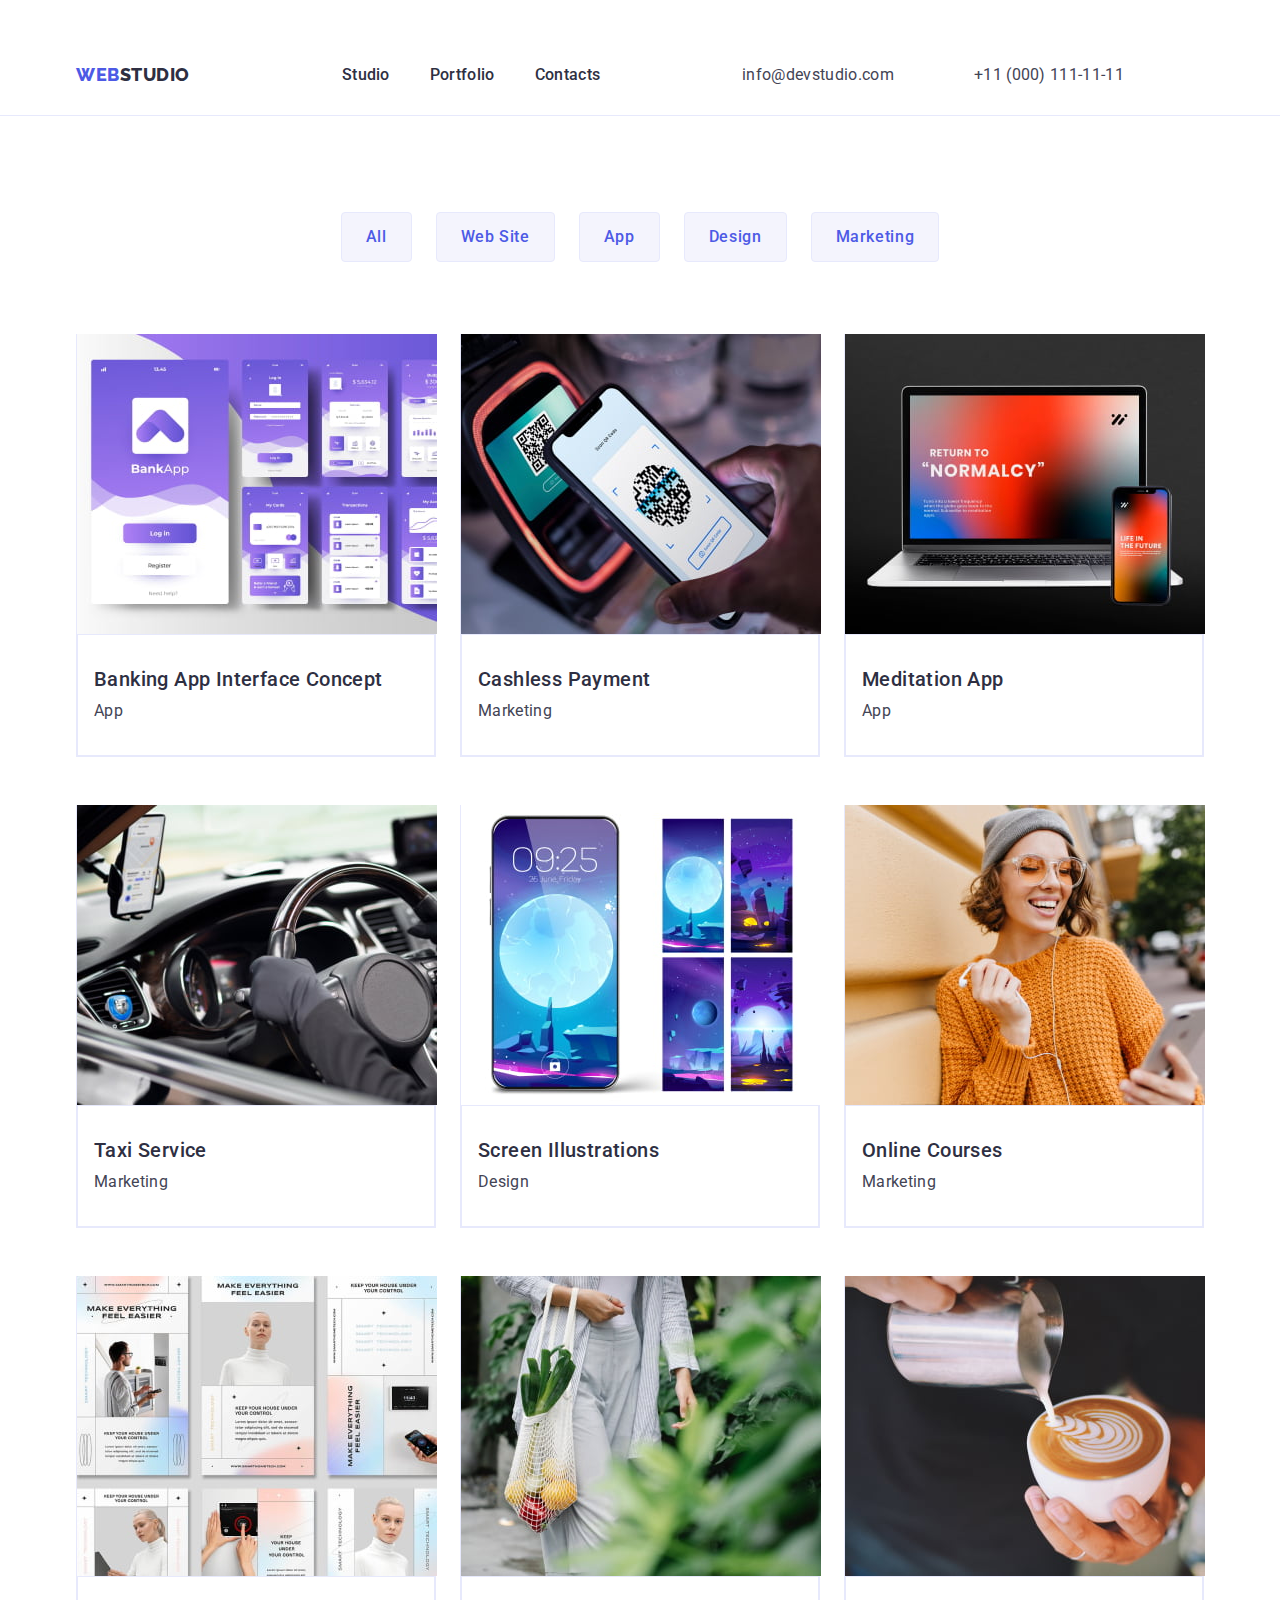
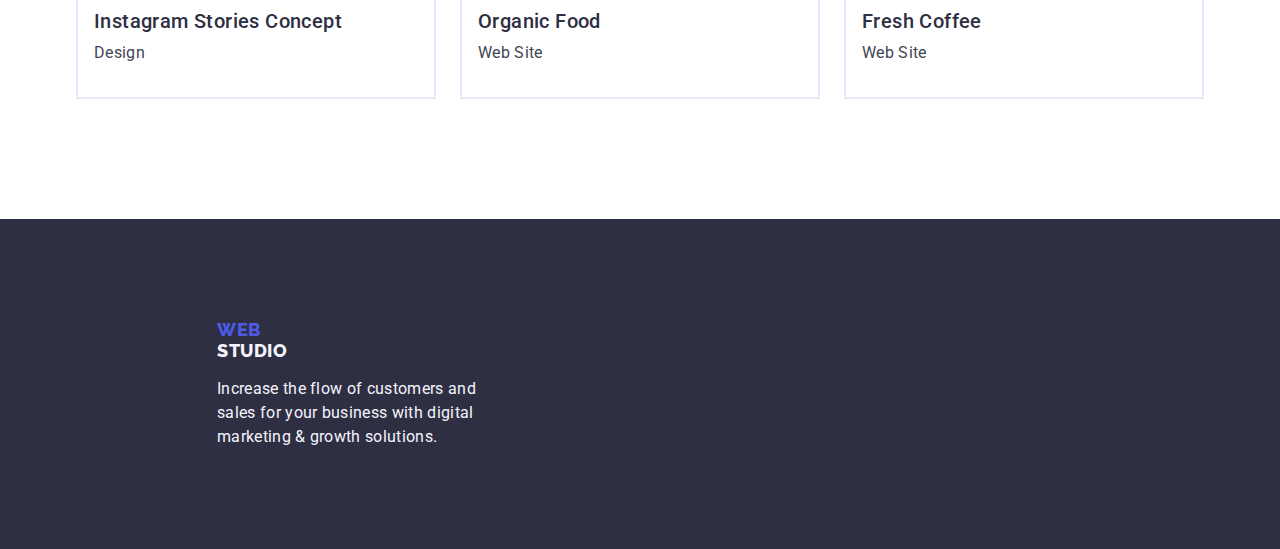
==== commit 012a08d6: "padding" ====
--- a/portfolio.html
+++ b/portfolio.html
@@ -53,12 +53,11 @@
         </ul>
       </address>
     </div>
-
   </header>
   <main class="page-main">
     <!-- Products section -->
 
-    <section class="section link">
+    <section class="section products-section link">
       <div class="container">
         <h1 class="section-title visually-hidden">Products</h1>
         <ul class="filters list link">
@@ -88,7 +87,7 @@
               </div>
             </a>
           </li>
-          <li class="products-images link">
+          <li class="products-images">
             <a href="" class="link">
               <img src="./images/hw-02/apps/payment.jpg" alt="payment" width="360" height="300" />
               <div class="content-card-wrapper">
@@ -97,7 +96,7 @@
               </div>
             </a>
           </li>
-          <li class="products-images link">
+          <li class="products-images">
             <a href="" class="link">
               <img src="./images/hw-02/apps/meditation.jpg" alt="meditation" width="360" height="300" />
               <div class="content-card-wrapper">
@@ -106,7 +105,7 @@
               </div>
             </a>
           </li>
-          <li class="products-images link">
+          <li class="products-images">
             <a href="" class="link">
               <img src="./images/hw-02/services/taxi.jpg" alt="taxi" width="360" height="300" />
               <div class="content-card-wrapper">
@@ -115,7 +114,7 @@
               </div>
             </a>
           </li>
-          <li class="products-images link">
+          <li class="products-images">
             <a href="" class="link">
               <img src="./images/hw-02/services/screen.jpg" alt="screen" width="360" height="300" />
               <div class="content-card-wrapper">
@@ -124,7 +123,7 @@
               </div>
             </a>
           </li>
-          <li class="products-images link">
+          <li class="products-images">
             <a href="" class="link">
               <img src="./images/hw-02/services/courses.jpg" alt="online courses" width="360" height="300" />
               <div class="content-card-wrapper">
@@ -133,7 +132,7 @@
               </div>
             </a>
           </li>
-          <li class="products-images link">
+          <li class="products-images">
             <a href="" class="link">
               <img src="./images/hw-02/websites/stories.jpg" alt="stories" width="360" height="300" />
               <div class="content-card-wrapper">
@@ -142,7 +141,7 @@
               </div>
             </a>
           </li>
-          <li class="products-images link">
+          <li class="products-images">
             <a href="" class="link">
               <img src="./images/hw-02/websites/food.jpg" alt="food" width="360" height="300" />
               <div class="content-card-wrapper">
@@ -151,7 +150,7 @@
               </div>
             </a>
           </li>
-          <li class="products-images link">
+          <li class="products-images">
             <a href="" class="link">
               <img src="./images/hw-02/websites/cofee.jpg" alt="cofee" width="360" height="300" />
               <div class="content-card-wrapper">
@@ -162,7 +161,6 @@
           </li>
         </ul>
       </div>
-
     </section>
   </main>
   <!-- Footer -->
--- a/css/styles.css
+++ b/css/styles.css
@@ -127,6 +127,10 @@
 
 .menu-item:not(:last-child) {
   margin-right: 40px;
+}
+
+.menu-item {
+  padding: 24px 0;
 }
 
 .menu-link {
@@ -282,7 +286,8 @@
 }
 
 .team-section {
-  padding-top: 0px;
+  gap: 24px;
+  padding: 120px 0;
   background-color: var(--secondary-color);
 }
 
@@ -367,6 +372,7 @@
   display: inline-block;
   display: flex;
   gap: 24px;
+  margin-bottom: 72px;
   justify-content: center;
 }
 
@@ -405,13 +411,16 @@
   margin-top: 72px;
 }
 
+.products-section {
+  padding: 96px 0 120px
+}
+
 .products-images {
   width: calc((100% - 48px) / 3);
   border: 1px solid #E7E9FC;
   border-top: none
 }
 
-
 .features-text {
   font-weight: 400;
   font-size: 16px;
@@ -422,6 +431,6 @@
 
 .content-card-wrapper {
   padding-top: 32px;
-  padding-bottom: 32px;
-  padding-left: 16px;
+  padding: 32px 16px;
+  border: 1px solid #e7e9fc;
 }